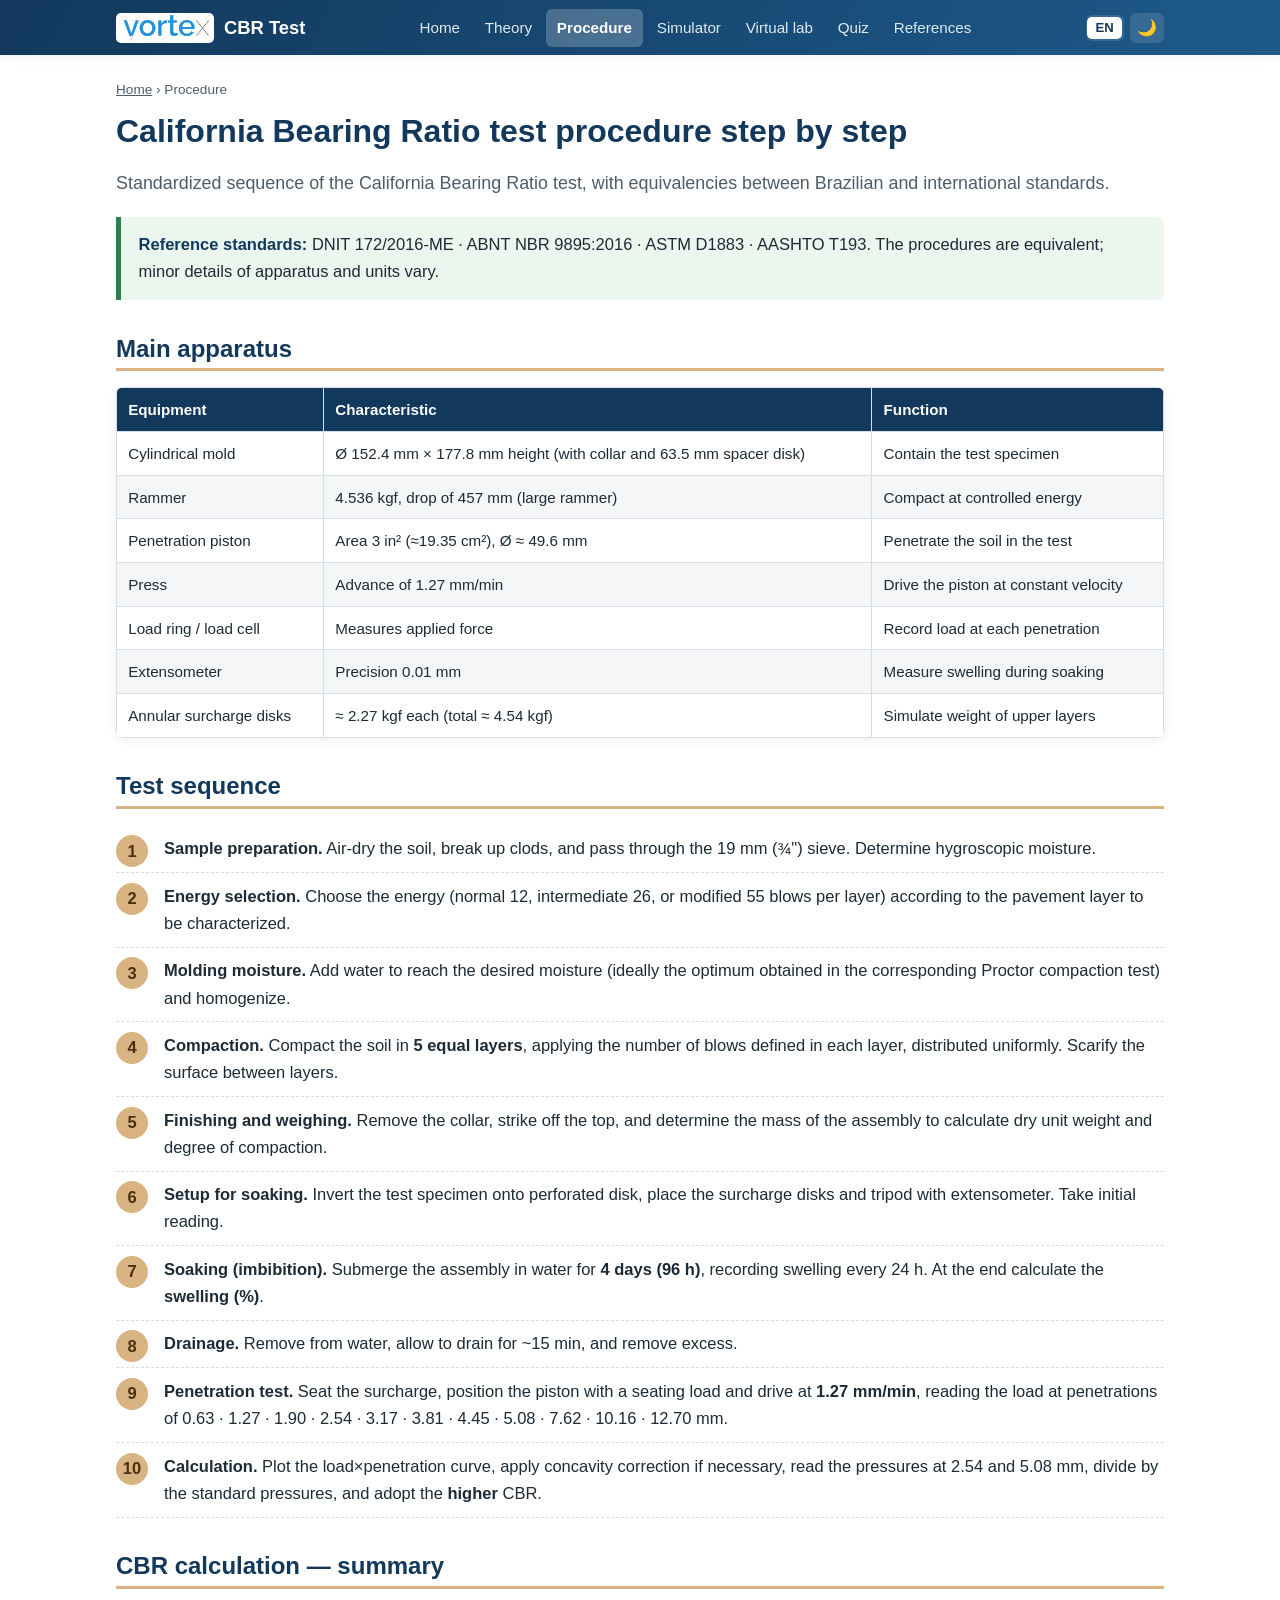
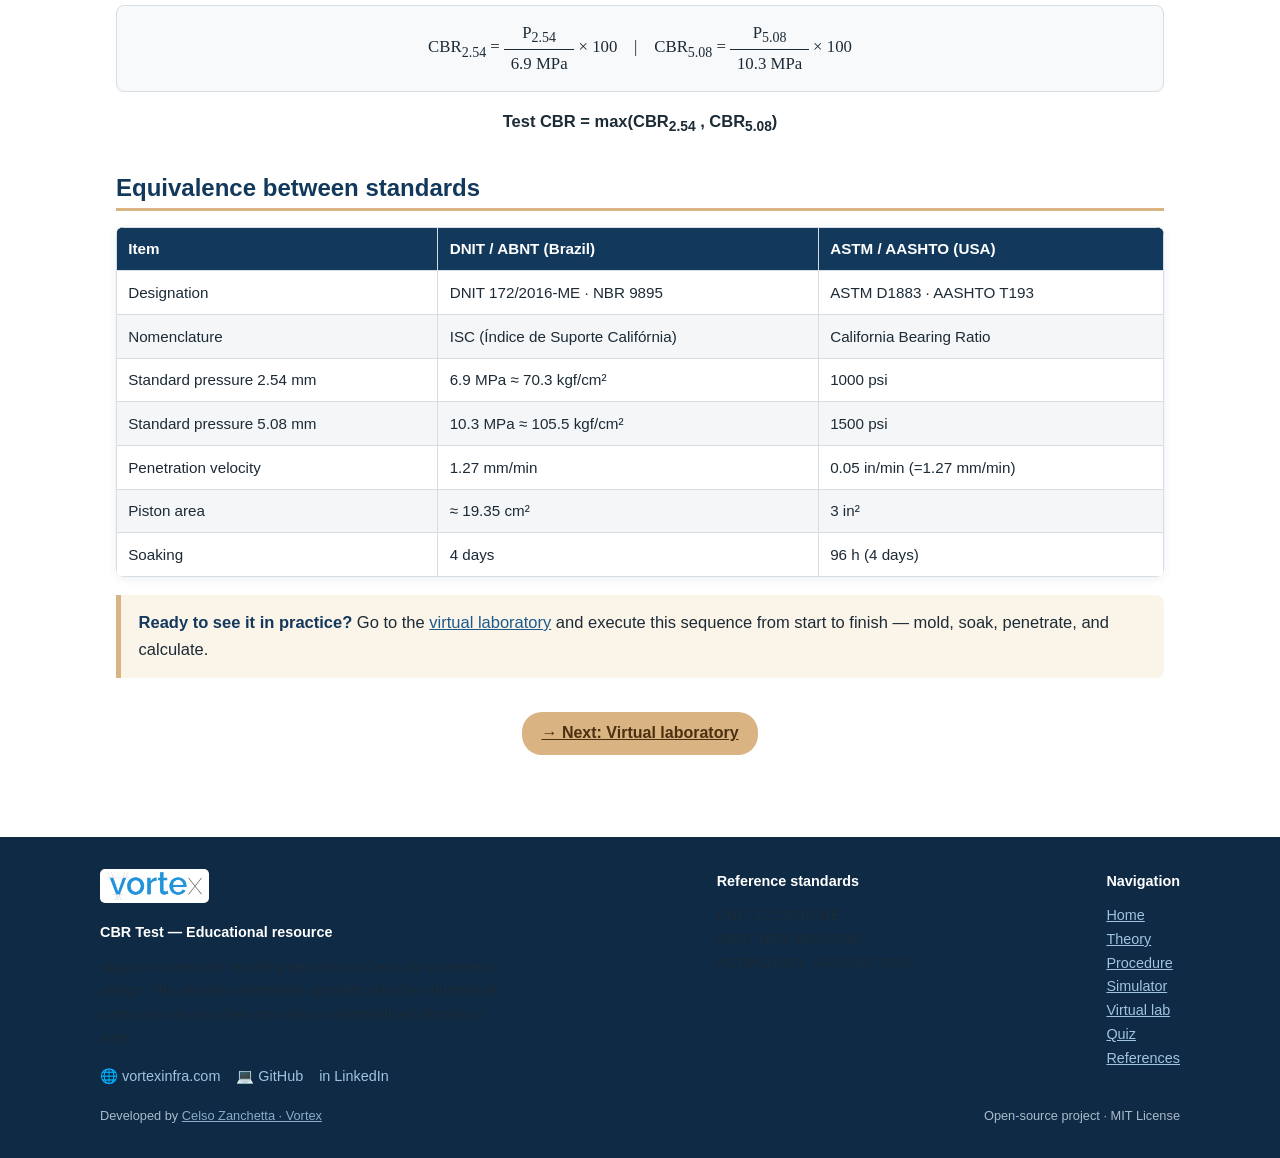
==== procedimento.html @ 31099794 "Site didático do ensaio CBR/ISC — trilíngue (PT/EN/ES), laboratório virtual, simulador, modo escuro," ====
<!DOCTYPE html>
<html lang="pt-BR">
<head>
<meta charset="UTF-8">
<meta name="viewport" content="width=device-width, initial-scale=1.0">
<title>Procedimento — Ensaio CBR / ISC</title>
<meta name="description" content="Procedimento passo a passo do ensaio CBR/ISC conforme DNIT 172/2016-ME, ABNT NBR 9895 e ASTM D1883: aparelhagem, compactação, imersão, penetração e cálculo.">
<link rel="stylesheet" href="assets/css/style.css">
</head>
<body>
<div id="site-header"></div>
<main>
<div data-lang="pt">
  <div class="migalha"><a href="index.html">Início</a> › Procedimento</div>
  <h1>Procedimento do ensaio passo a passo</h1>
  <p class="lead">Sequência normatizada do ensaio de Índice de Suporte Califórnia, com
  equivalências entre as normas brasileiras e internacionais.</p>

  <div class="callout norma">
    <b>Normas de referência:</b> DNIT 172/2016-ME · ABNT NBR 9895:2016 · ASTM D1883 · AASHTO T193.
    Os procedimentos são equivalentes; variam pequenos detalhes de aparelhagem e unidades.
  </div>

  <h2>Aparelhagem principal</h2>
  <table class="tab">
    <thead><tr><th>Equipamento</th><th>Característica</th><th>Função</th></tr></thead>
    <tbody>
      <tr><td>Molde cilíndrico</td><td>Ø 152,4 mm × 177,8 mm de altura (com colar e disco espaçador de 63,5 mm)</td><td>Conter o corpo de prova</td></tr>
      <tr><td>Soquete</td><td>4,536 kgf, queda de 457 mm (soquete grande)</td><td>Compactar em energia controlada</td></tr>
      <tr><td>Pistão de penetração</td><td>Área 3 pol² (≈19,35 cm²), Ø ≈ 49,6 mm</td><td>Penetrar o solo no ensaio</td></tr>
      <tr><td>Prensa</td><td>Avanço de 1,27 mm/min</td><td>Cravar o pistão a velocidade constante</td></tr>
      <tr><td>Anel dinamométrico / célula de carga</td><td>Mede a força aplicada</td><td>Registrar a carga a cada penetração</td></tr>
      <tr><td>Extensômetro</td><td>Precisão 0,01 mm</td><td>Medir a expansão durante a imersão</td></tr>
      <tr><td>Discos anelares de sobrecarga</td><td>≈ 2,27 kgf cada (total ≈ 4,54 kgf)</td><td>Simular o peso das camadas superiores</td></tr>
    </tbody>
  </table>

  <h2>Sequência do ensaio</h2>
  <ol class="passos">
    <li><b>Preparação da amostra.</b> Seca-se o solo ao ar, destorroa-se e passa-se na peneira
    de 19 mm (¾"). Determina-se a umidade higroscópica.</li>
    <li><b>Definição da energia.</b> Escolhe-se a energia (normal 12, intermediária 26 ou
    modificada 55 golpes por camada) conforme a camada do pavimento a caracterizar.</li>
    <li><b>Umidade de moldagem.</b> Adiciona-se água para atingir a umidade desejada
    (idealmente a ótima obtida no ensaio de compactação Proctor correspondente) e homogeneíza-se.</li>
    <li><b>Compactação.</b> Compacta-se o solo em <b>5 camadas</b> iguais, aplicando o número de
    golpes definido em cada camada, distribuídos uniformemente. Escarifica-se a superfície entre
    camadas.</li>
    <li><b>Acabamento e pesagem.</b> Remove-se o colar, rasa-se o topo e determina-se a massa do
    conjunto para calcular a massa específica seca e o grau de compactação.</li>
    <li><b>Montagem para imersão.</b> Inverte-se o corpo de prova sobre disco perfurado, colocam-se
    os discos de sobrecarga e o tripé com extensômetro. Faz-se a leitura inicial.</li>
    <li><b>Imersão (embebição).</b> Submerge-se o conjunto em água por <b>4 dias (96 h)</b>,
    registrando a expansão a cada 24 h. Ao final calcula-se a <b>expansão (%)</b>.</li>
    <li><b>Drenagem.</b> Retira-se da água, deixa-se drenar por ~15 min e remove-se o excesso.</li>
    <li><b>Ensaio de penetração.</b> Assenta-se a sobrecarga, posiciona-se o pistão com uma
    pré-carga de contato e crava-se a <b>1,27 mm/min</b>, lendo a carga nas penetrações de
    0,63 · 1,27 · 1,90 · 2,54 · 3,17 · 3,81 · 4,45 · 5,08 · 7,62 · 10,16 · 12,70 mm.</li>
    <li><b>Cálculo.</b> Traça-se a curva carga×penetração, aplica-se a correção da concavidade se
    necessário, leem-se as pressões a 2,54 e 5,08 mm, divide-se pelas pressões-padrão e adota-se o
    <b>maior</b> CBR.</li>
  </ol>

  <h2>Cálculo do CBR — resumo</h2>
  <div class="formula">
    CBR<sub>2,54</sub> =
    <span class="frac"><span class="num">P<sub>2,54</sub></span><span class="den">6,9 MPa</span></span> × 100
    &nbsp;&nbsp;&nbsp;|&nbsp;&nbsp;&nbsp;
    CBR<sub>5,08</sub> =
    <span class="frac"><span class="num">P<sub>5,08</sub></span><span class="den">10,3 MPa</span></span> × 100
  </div>
  <p class="centro"><b>CBR do ensaio = máx(CBR<sub>2,54</sub> , CBR<sub>5,08</sub>)</b></p>

  <h2>Equivalência entre normas</h2>
  <table class="tab">
    <thead><tr><th>Item</th><th>DNIT / ABNT (Brasil)</th><th>ASTM / AASHTO (EUA)</th></tr></thead>
    <tbody>
      <tr><td>Designação</td><td>DNIT 172/2016-ME · NBR 9895</td><td>ASTM D1883 · AASHTO T193</td></tr>
      <tr><td>Nomenclatura</td><td>ISC (Índice de Suporte Califórnia)</td><td>CBR (California Bearing Ratio)</td></tr>
      <tr><td>Pressão-padrão 2,54 mm</td><td>6,9 MPa ≈ 70,3 kgf/cm²</td><td>1000 psi</td></tr>
      <tr><td>Pressão-padrão 5,08 mm</td><td>10,3 MPa ≈ 105,5 kgf/cm²</td><td>1500 psi</td></tr>
      <tr><td>Velocidade de penetração</td><td>1,27 mm/min</td><td>0,05 pol/min (=1,27 mm/min)</td></tr>
      <tr><td>Área do pistão</td><td>≈ 19,35 cm²</td><td>3 pol²</td></tr>
      <tr><td>Imersão</td><td>4 dias</td><td>96 h (4 dias)</td></tr>
    </tbody>
  </table>

  <div class="callout dica">
    <b>Pronto para ver na prática?</b> Vá ao <a href="bancada.html">laboratório virtual</a> e
    execute essa sequência do começo ao fim — moldar, imergir, penetrar e calcular.
  </div>

  <div class="centro" style="margin-top:2rem">
    <a class="tag" href="bancada.html" style="font-size:1rem;padding:.5rem 1.2rem">→ Próximo: Laboratório virtual</a>
  </div>

</div>
<div data-lang="en"><div class="migalha"><a href="index.html">Home</a> › Procedure</div>
  <h1>California Bearing Ratio test procedure step by step</h1>
  <p class="lead">Standardized sequence of the California Bearing Ratio test, with
  equivalencies between Brazilian and international standards.</p>

  <div class="callout norma">
    <b>Reference standards:</b> DNIT 172/2016-ME · ABNT NBR 9895:2016 · ASTM D1883 · AASHTO T193.
    The procedures are equivalent; minor details of apparatus and units vary.
  </div>

  <h2>Main apparatus</h2>
  <table class="tab">
    <thead><tr><th>Equipment</th><th>Characteristic</th><th>Function</th></tr></thead>
    <tbody>
      <tr><td>Cylindrical mold</td><td>Ø 152.4 mm × 177.8 mm height (with collar and 63.5 mm spacer disk)</td><td>Contain the test specimen</td></tr>
      <tr><td>Rammer</td><td>4.536 kgf, drop of 457 mm (large rammer)</td><td>Compact at controlled energy</td></tr>
      <tr><td>Penetration piston</td><td>Area 3 in² (≈19.35 cm²), Ø ≈ 49.6 mm</td><td>Penetrate the soil in the test</td></tr>
      <tr><td>Press</td><td>Advance of 1.27 mm/min</td><td>Drive the piston at constant velocity</td></tr>
      <tr><td>Load ring / load cell</td><td>Measures applied force</td><td>Record load at each penetration</td></tr>
      <tr><td>Extensometer</td><td>Precision 0.01 mm</td><td>Measure swelling during soaking</td></tr>
      <tr><td>Annular surcharge disks</td><td>≈ 2.27 kgf each (total ≈ 4.54 kgf)</td><td>Simulate weight of upper layers</td></tr>
    </tbody>
  </table>

  <h2>Test sequence</h2>
  <ol class="passos">
    <li><b>Sample preparation.</b> Air-dry the soil, break up clods, and pass through the
    19 mm (¾") sieve. Determine hygroscopic moisture.</li>
    <li><b>Energy selection.</b> Choose the energy (normal 12, intermediate 26, or
    modified 55 blows per layer) according to the pavement layer to be characterized.</li>
    <li><b>Molding moisture.</b> Add water to reach the desired moisture
    (ideally the optimum obtained in the corresponding Proctor compaction test) and homogenize.</li>
    <li><b>Compaction.</b> Compact the soil in <b>5 equal layers</b>, applying the number of
    blows defined in each layer, distributed uniformly. Scarify the surface between
    layers.</li>
    <li><b>Finishing and weighing.</b> Remove the collar, strike off the top, and determine the mass of the
    assembly to calculate dry unit weight and degree of compaction.</li>
    <li><b>Setup for soaking.</b> Invert the test specimen onto perforated disk, place
    the surcharge disks and tripod with extensometer. Take initial reading.</li>
    <li><b>Soaking (imbibition).</b> Submerge the assembly in water for <b>4 days (96 h)</b>,
    recording swelling every 24 h. At the end calculate the <b>swelling (%)</b>.</li>
    <li><b>Drainage.</b> Remove from water, allow to drain for ~15 min, and remove excess.</li>
    <li><b>Penetration test.</b> Seat the surcharge, position the piston with a
    seating load and drive at <b>1.27 mm/min</b>, reading the load at penetrations of
    0.63 · 1.27 · 1.90 · 2.54 · 3.17 · 3.81 · 4.45 · 5.08 · 7.62 · 10.16 · 12.70 mm.</li>
    <li><b>Calculation.</b> Plot the load×penetration curve, apply concavity correction if
    necessary, read the pressures at 2.54 and 5.08 mm, divide by the standard pressures, and adopt the
    <b>higher</b> CBR.</li>
  </ol>

  <h2>CBR calculation — summary</h2>
  <div class="formula">
    CBR<sub>2.54</sub> =
    <span class="frac"><span class="num">P<sub>2.54</sub></span><span class="den">6.9 MPa</span></span> × 100
    &nbsp;&nbsp;&nbsp;|&nbsp;&nbsp;&nbsp;
    CBR<sub>5.08</sub> =
    <span class="frac"><span class="num">P<sub>5.08</sub></span><span class="den">10.3 MPa</span></span> × 100
  </div>
  <p class="centro"><b>Test CBR = max(CBR<sub>2.54</sub> , CBR<sub>5.08</sub>)</b></p>

  <h2>Equivalence between standards</h2>
  <table class="tab">
    <thead><tr><th>Item</th><th>DNIT / ABNT (Brazil)</th><th>ASTM / AASHTO (USA)</th></tr></thead>
    <tbody>
      <tr><td>Designation</td><td>DNIT 172/2016-ME · NBR 9895</td><td>ASTM D1883 · AASHTO T193</td></tr>
      <tr><td>Nomenclature</td><td>ISC (Índice de Suporte Califórnia)</td><td>California Bearing Ratio</td></tr>
      <tr><td>Standard pressure 2.54 mm</td><td>6.9 MPa ≈ 70.3 kgf/cm²</td><td>1000 psi</td></tr>
      <tr><td>Standard pressure 5.08 mm</td><td>10.3 MPa ≈ 105.5 kgf/cm²</td><td>1500 psi</td></tr>
      <tr><td>Penetration velocity</td><td>1.27 mm/min</td><td>0.05 in/min (=1.27 mm/min)</td></tr>
      <tr><td>Piston area</td><td>≈ 19.35 cm²</td><td>3 in²</td></tr>
      <tr><td>Soaking</td><td>4 days</td><td>96 h (4 days)</td></tr>
    </tbody>
  </table>

  <div class="callout dica">
    <b>Ready to see it in practice?</b> Go to the <a href="bancada.html">virtual laboratory</a> and
    execute this sequence from start to finish — mold, soak, penetrate, and calculate.
  </div>

  <div class="centro" style="margin-top:2rem">
    <a class="tag" href="bancada.html" style="font-size:1rem;padding:.5rem 1.2rem">→ Next: Virtual laboratory</a>
  </div></div>
<div data-lang="es"><div class="migalha"><a href="index.html">Inicio</a> › Procedimiento</div>
  <h1>Procedimiento del ensayo paso a paso</h1>
  <p class="lead">Secuencia normalizada del ensayo de Índice de Soporte California, con
  equivalencias entre las normas brasileñas e internacionales.</p>

  <div class="callout norma">
    <b>Normas de referencia:</b> DNIT 172/2016-ME · ABNT NBR 9895:2016 · ASTM D1883 · AASHTO T193.
    Los procedimientos son equivalentes; varían pequeños detalles de equipamiento y unidades.
  </div>

  <h2>Equipamiento principal</h2>
  <table class="tab">
    <thead><tr><th>Equipo</th><th>Característica</th><th>Función</th></tr></thead>
    <tbody>
      <tr><td>Molde cilíndrico</td><td>Ø 152,4 mm × 177,8 mm de altura (con collar y disco espaciador de 63,5 mm)</td><td>Contener la probeta</td></tr>
      <tr><td>Martillo</td><td>4,536 kgf, caída de 457 mm (martillo grande)</td><td>Compactar con energía controlada</td></tr>
      <tr><td>Pistón de penetración</td><td>Área 3 pol² (≈19,35 cm²), Ø ≈ 49,6 mm</td><td>Penetrar el suelo en el ensayo</td></tr>
      <tr><td>Prensa</td><td>Avance de 1,27 mm/min</td><td>Clavar el pistón a velocidad constante</td></tr>
      <tr><td>Anillo dinamométrico / celda de carga</td><td>Mide la fuerza aplicada</td><td>Registrar la carga en cada penetración</td></tr>
      <tr><td>Extensómetro</td><td>Precisión 0,01 mm</td><td>Medir la expansión durante la inmersión</td></tr>
      <tr><td>Discos anulares de sobrecarga</td><td>≈ 2,27 kgf cada uno (total ≈ 4,54 kgf)</td><td>Simular el peso de las capas superiores</td></tr>
    </tbody>
  </table>

  <h2>Secuencia del ensayo</h2>
  <ol class="passos">
    <li><b>Preparación de la muestra.</b> Se seca el suelo al aire, se desmorona y se pasa por el tamiz
    de 19 mm (¾"). Se determina la humedad higroscópica.</li>
    <li><b>Definición de la energía.</b> Se elige la energía (normal 12, intermedia 26 o
    modificada 55 golpes por capa) según la capa del pavimento a caracterizar.</li>
    <li><b>Humedad de moldeo.</b> Se añade agua para alcanzar la humedad deseada
    (idealmente la óptima obtenida en el ensayo de compactación Proctor correspondiente) y se homogeneiza.</li>
    <li><b>Compactación.</b> Se compacta el suelo en <b>5 capas</b> iguales, aplicando el número de
    golpes definido en cada capa, distribuidos uniformemente. Se escarifica la superficie entre
    capas.</li>
    <li><b>Acabado y pesaje.</b> Se retira el collar, se rasantea la parte superior y se determina la masa del
    conjunto para calcular la masa específica seca y el grado de compactación.</li>
    <li><b>Montaje para inmersión.</b> Se invierte la probeta sobre disco perforado, se colocan
    los discos de sobrecarga y el trípode con extensómetro. Se realiza la lectura inicial.</li>
    <li><b>Inmersión (embebición).</b> Se sumerge el conjunto en agua por <b>4 días (96 h)</b>,
    registrando la expansión cada 24 h. Al final se calcula la <b>expansión (%)</b>.</li>
    <li><b>Drenaje.</b> Se retira del agua, se deja drenar por ~15 min y se retira el exceso.</li>
    <li><b>Ensayo de penetración.</b> Se asienta la sobrecarga, se posiciona el pistón con una
    precarga de contacto y se clava a <b>1,27 mm/min</b>, leyendo la carga en las penetraciones de
    0,63 · 1,27 · 1,90 · 2,54 · 3,17 · 3,81 · 4,45 · 5,08 · 7,62 · 10,16 · 12,70 mm.</li>
    <li><b>Cálculo.</b> Se traza la curva carga×penetración, se aplica la corrección de concavidad si
    es necesario, se leen las presiones a 2,54 y 5,08 mm, se dividen por las presiones-patrón y se adopta el
    <b>mayor</b> CBR.</li>
  </ol>

  <h2>Cálculo del CBR — resumen</h2>
  <div class="formula">
    CBR<sub>2,54</sub> =
    <span class="frac"><span class="num">P<sub>2,54</sub></span><span class="den">6,9 MPa</span></span> × 100
    &nbsp;&nbsp;&nbsp;|&nbsp;&nbsp;&nbsp;
    CBR<sub>5,08</sub> =
    <span class="frac"><span class="num">P<sub>5,08</sub></span><span class="den">10,3 MPa</span></span> × 100
  </div>
  <p class="centro"><b>CBR del ensayo = máx(CBR<sub>2,54</sub> , CBR<sub>5,08</sub>)</b></p>

  <h2>Equivalencia entre normas</h2>
  <table class="tab">
    <thead><tr><th>Ítem</th><th>DNIT / ABNT (Brasil)</th><th>ASTM / AASHTO (EUA)</th></tr></thead>
    <tbody>
      <tr><td>Designación</td><td>DNIT 172/2016-ME · NBR 9895</td><td>ASTM D1883 · AASHTO T193</td></tr>
      <tr><td>Nomenclatura</td><td>ISC (Índice de Soporte California)</td><td>California Bearing Ratio</td></tr>
      <tr><td>Presión-patrón 2,54 mm</td><td>6,9 MPa ≈ 70,3 kgf/cm²</td><td>1000 psi</td></tr>
      <tr><td>Presión-patrón 5,08 mm</td><td>10,3 MPa ≈ 105,5 kgf/cm²</td><td>1500 psi</td></tr>
      <tr><td>Velocidad de penetración</td><td>1,27 mm/min</td><td>0,05 pol/min (=1,27 mm/min)</td></tr>
      <tr><td>Área del pistón</td><td>≈ 19,35 cm²</td><td>3 pol²</td></tr>
      <tr><td>Inmersión</td><td>4 días</td><td>96 h (4 días)</td></tr>
    </tbody>
  </table>

  <div class="callout dica">
    <b>¿Listo para verlo en la práctica?</b> Ve al <a href="bancada.html">laboratorio virtual</a> y
    ejecuta esta secuencia de principio a fin — moldear, sumergir, penetrar y calcular.
  </div>

  <div class="centro" style="margin-top:2rem">
    <a class="tag" href="bancada.html" style="font-size:1rem;padding:.5rem 1.2rem">→ Siguiente: Laboratorio virtual</a>
  </div></div>
</main>
<div id="site-footer"></div>
<script src="assets/js/site.js"></script>
</body>
</html>
---- assets/css/style.css ----
/* ===== Ensaio CBR / ISC — folha de estilo didática ===== */
:root{
  --azul:#12385c; --azul-claro:#1d5a8a; --areia:#d9b382; --terra:#8a5a2b;
  --verde:#2f7d4f; --vermelho:#c0392b; --cinza:#f4f6f8; --cinza-borda:#d6dde4;
  --texto:#1c2b36; --texto-suave:#4d5d6a; --branco:#fff;
  --sombra:0 2px 10px rgba(18,56,92,.08); --raio:10px;
  --largura:1080px;
}
/* ---- Tema escuro ---- */
[data-theme="dark"]{
  --azul:#4a9fd4; --azul-claro:#6fb8e6; --areia:#d9b382; --terra:#b07a45;
  --verde:#4caf7d; --vermelho:#e57366; --cinza:#1c2733; --cinza-borda:#33475a;
  --texto:#e6edf3; --texto-suave:#9fb2c2; --branco:#0f1a24;
  --sombra:0 2px 10px rgba(0,0,0,.45);
}
[data-theme="dark"] body{background:#0b141c}
[data-theme="dark"] .hero{background:linear-gradient(120deg,#132532,#20303a);border-color:var(--cinza-borda)}
[data-theme="dark"] code{background:#1c2733}
[data-theme="dark"] table.tab tr:nth-child(even) td{background:#16212c}
[data-theme="dark"] .callout{background:#14212c}
[data-theme="dark"] .callout.aviso{background:#2e1a17}
[data-theme="dark"] .callout.norma{background:#14261b}
[data-theme="dark"] .callout.dica{background:#2a2417}
[data-theme="dark"] .card,[data-theme="dark"] .painel,[data-theme="dark"] .kpi,
[data-theme="dark"] .chart-box,[data-theme="dark"] .pergunta,[data-theme="dark"] .painel select,
[data-theme="dark"] .painel input[type=number],[data-theme="dark"] #passo-box,
[data-theme="dark"] #passo-box select{background:#111c26}
[data-theme="dark"] .chart-box{background:#0f1a24}
[data-theme="dark"] .formula{background:#14212c}
[data-theme="dark"] img.fig{background:#111c26}
[data-theme="dark"] .cena-wrap{background:linear-gradient(180deg,#132532,#0f1a24)}

*{box-sizing:border-box}
html{scroll-behavior:smooth}
body{margin:0;font-family:"Segoe UI",Roboto,Helvetica,Arial,sans-serif;
  color:var(--texto);background:var(--branco);line-height:1.65;font-size:16.5px}
h1,h2,h3,h4{color:var(--azul);line-height:1.25;margin:1.4em 0 .5em}
h1{font-size:2rem;margin-top:.3em}
h2{font-size:1.5rem;border-bottom:3px solid var(--areia);padding-bottom:.2em}
h3{font-size:1.2rem;color:var(--azul-claro)}
a{color:var(--azul-claro)}
p,li{color:var(--texto)}
code{background:#eef2f6;padding:.1em .35em;border-radius:4px;font-size:.92em}

/* ---- Cabeçalho / navegação ---- */
header.topo{background:linear-gradient(120deg,var(--azul),var(--azul-claro));
  color:#fff;box-shadow:var(--sombra);position:sticky;top:0;z-index:50}
.topo-inner{max-width:var(--largura);margin:0 auto;display:flex;align-items:center;
  justify-content:space-between;padding:.55rem 1rem;flex-wrap:wrap}
.marca{display:flex;align-items:center;gap:.6rem;font-weight:700;font-size:1.15rem;
  color:#fff;text-decoration:none}
.marca .logo{width:34px;height:34px;flex:0 0 34px}
.marca img.logo-img{height:30px;width:auto;flex:0 0 auto;background:#fff;border-radius:5px;padding:2px 5px}
.topo-acoes{display:flex;align-items:center;gap:.4rem}
.lang-switch{display:flex;gap:.1rem;background:rgba(255,255,255,.12);border-radius:6px;padding:.12rem}
.lang-switch button{background:none;border:none;color:#dfeaf3;padding:.22rem .5rem;border-radius:5px;
  cursor:pointer;font-size:.82rem;font-weight:600}
.lang-switch button.ativo{background:#fff;color:var(--azul)}
.theme-toggle{background:rgba(255,255,255,.12);border:none;color:#fff;width:34px;height:30px;
  border-radius:6px;cursor:pointer;font-size:1rem}
.theme-toggle:hover,.lang-switch button:hover{background:rgba(255,255,255,.25)}
.rodape .logo-rodape{height:34px;background:#fff;border-radius:5px;padding:3px 7px;margin-bottom:.6rem}
.rodape-links a{display:inline-flex;align-items:center;gap:.35rem;margin-right:1rem;text-decoration:none}
.rodape-links a:hover{text-decoration:underline}
nav.menu{display:flex;gap:.15rem;flex-wrap:wrap}
nav.menu a{color:#dfeaf3;text-decoration:none;padding:.4rem .7rem;border-radius:6px;
  font-size:.95rem;transition:background .15s}
nav.menu a:hover{background:rgba(255,255,255,.14);color:#fff}
nav.menu a.ativo{background:rgba(255,255,255,.22);color:#fff;font-weight:600}
.btn-menu{display:none;background:none;border:1px solid rgba(255,255,255,.5);color:#fff;
  font-size:1.3rem;border-radius:6px;padding:.1rem .5rem;cursor:pointer}

/* ---- Conteúdo ---- */
main{max-width:var(--largura);margin:0 auto;padding:1.5rem 1rem 3rem}
.hero{background:linear-gradient(120deg,#eaf1f7,#f7f2ea);border-radius:var(--raio);
  padding:2rem 1.6rem;margin-bottom:1.5rem;border:1px solid var(--cinza-borda)}
.hero h1{margin-top:0}
.lead{font-size:1.12rem;color:var(--texto-suave)}
.grid{display:grid;gap:1rem;grid-template-columns:repeat(auto-fit,minmax(240px,1fr))}
.card{background:var(--branco);border:1px solid var(--cinza-borda);border-radius:var(--raio);
  padding:1.1rem 1.2rem;box-shadow:var(--sombra)}
.card h3{margin-top:.2em}
.card .ico{font-size:1.6rem}
.card-link{text-decoration:none;color:inherit;display:block;transition:transform .12s,box-shadow .12s}
.card-link:hover{transform:translateY(-3px);box-shadow:0 8px 20px rgba(18,56,92,.15)}
.callout{border-left:5px solid var(--azul-claro);background:#eef4f9;padding:.9rem 1.1rem;
  border-radius:0 8px 8px 0;margin:1.1rem 0}
.callout.aviso{border-color:var(--vermelho);background:#fdecea}
.callout.norma{border-color:var(--verde);background:#eaf6ee}
.callout.dica{border-color:var(--areia);background:#fbf4e9}
.callout b{color:var(--azul)}

/* ---- Tabelas ---- */
table.tab{border-collapse:collapse;width:100%;margin:1rem 0;font-size:.95rem;
  box-shadow:var(--sombra);border-radius:8px;overflow:hidden}
table.tab th,table.tab td{border:1px solid var(--cinza-borda);padding:.55rem .7rem;text-align:left}
table.tab th{background:var(--azul);color:#fff;font-weight:600}
table.tab tr:nth-child(even) td{background:var(--cinza)}
table.tab caption{caption-side:bottom;font-size:.85rem;color:var(--texto-suave);padding:.4rem}

/* ---- Passo a passo ---- */
ol.passos{counter-reset:passo;list-style:none;padding-left:0}
ol.passos>li{counter-increment:passo;position:relative;padding:.6rem 0 .6rem 3rem;
  border-bottom:1px dashed var(--cinza-borda)}
ol.passos>li::before{content:counter(passo);position:absolute;left:0;top:.6rem;
  width:2rem;height:2rem;background:var(--areia);color:#4a2f10;border-radius:50%;
  display:flex;align-items:center;justify-content:center;font-weight:700}

/* ---- Simulador ---- */
.sim-layout{display:grid;gap:1.2rem;grid-template-columns:320px 1fr}
.painel{background:var(--cinza);border:1px solid var(--cinza-borda);border-radius:var(--raio);padding:1.1rem}
.painel label{display:block;font-weight:600;margin:.7rem 0 .2rem;font-size:.92rem;color:var(--azul)}
.painel select,.painel input[type=number]{width:100%;padding:.45rem;border:1px solid var(--cinza-borda);
  border-radius:6px;font-size:1rem;background:#fff}
.painel input[type=range]{width:100%}
.range-val{font-weight:700;color:var(--azul-claro)}
button.acao{background:var(--azul);color:#fff;border:none;padding:.65rem 1rem;border-radius:8px;
  font-size:1rem;cursor:pointer;width:100%;margin-top:1rem;font-weight:600;transition:background .15s}
button.acao:hover{background:var(--azul-claro)}
button.sec{background:#fff;color:var(--azul);border:1px solid var(--azul)}
.resultado{display:grid;gap:.8rem;grid-template-columns:repeat(auto-fit,minmax(150px,1fr));margin-top:1rem}
.kpi{background:#fff;border:1px solid var(--cinza-borda);border-radius:8px;padding:.8rem;text-align:center}
.kpi .n{font-size:1.8rem;font-weight:800;color:var(--azul)}
.kpi .l{font-size:.8rem;color:var(--texto-suave);text-transform:uppercase;letter-spacing:.03em}
.kpi.destaque{background:var(--azul);color:#fff}.kpi.destaque .n,.kpi.destaque .l{color:#fff}
.tabs{display:flex;gap:.3rem;border-bottom:2px solid var(--cinza-borda);margin-bottom:1rem;flex-wrap:wrap}
.tabs button{background:none;border:none;padding:.6rem 1rem;cursor:pointer;font-size:.98rem;
  border-bottom:3px solid transparent;margin-bottom:-2px;color:var(--texto-suave)}
.tabs button.ativo{color:var(--azul);border-color:var(--azul);font-weight:700}
.aba{display:none}.aba.ativo{display:block}
.chart-box{background:#fff;border:1px solid var(--cinza-borda);border-radius:var(--raio);padding:1rem;position:relative;height:420px}
.tabela-dados{max-height:420px;overflow:auto}
.formula{background:#f7f9fb;border:1px solid var(--cinza-borda);border-radius:8px;padding:.8rem 1rem;
  font-family:"Cambria Math",Georgia,serif;font-size:1.05rem;text-align:center;margin:1rem 0;overflow-x:auto}
.frac{display:inline-block;vertical-align:middle;text-align:center}
.frac .num{display:block;border-bottom:1.5px solid var(--texto);padding:0 .4em}
.frac .den{display:block;padding:0 .4em}

/* ---- Quiz ---- */
.pergunta{background:#fff;border:1px solid var(--cinza-borda);border-radius:var(--raio);
  padding:1.1rem 1.2rem;margin:1rem 0;box-shadow:var(--sombra)}
.pergunta .opcoes{display:grid;gap:.5rem;margin-top:.7rem}
.pergunta .opcoes button{text-align:left;background:var(--cinza);border:1px solid var(--cinza-borda);
  padding:.6rem .8rem;border-radius:8px;cursor:pointer;font-size:.98rem;transition:background .12s}
.pergunta .opcoes button:hover{background:#e7eef4}
.pergunta .opcoes button.certo{background:#d7f0df;border-color:var(--verde);font-weight:600}
.pergunta .opcoes button.errado{background:#fbdcd7;border-color:var(--vermelho)}
.feedback{margin-top:.7rem;font-size:.93rem;padding:.6rem .8rem;border-radius:8px;display:none}
.feedback.mostra{display:block}
.placar{position:sticky;bottom:1rem;background:var(--azul);color:#fff;padding:.8rem 1.2rem;
  border-radius:10px;text-align:center;font-weight:600;box-shadow:var(--sombra);margin-top:1.5rem}

/* ---- Rodapé ---- */
footer.rodape{background:#0e2a44;color:#c6d5e2;padding:2rem 1rem;margin-top:2rem;font-size:.9rem}
.rodape-inner{max-width:var(--largura);margin:0 auto;display:flex;justify-content:space-between;
  gap:1.5rem;flex-wrap:wrap}
.rodape a{color:#9fc3e0}
.rodape h4{color:#fff;margin:.2em 0 .5em}

.migalha{font-size:.85rem;color:var(--texto-suave);margin-bottom:.5rem}
.migalha a{color:var(--texto-suave)}
.centro{text-align:center}
.small{font-size:.85rem;color:var(--texto-suave)}
img.fig{max-width:100%;border:1px solid var(--cinza-borda);border-radius:8px;background:#fff}
.tag{display:inline-block;background:var(--areia);color:#4a2f10;border-radius:20px;
  padding:.1rem .7rem;font-size:.78rem;font-weight:600;margin:.15rem}

@media (max-width:820px){
  .sim-layout{grid-template-columns:1fr}
  nav.menu{display:none;width:100%;flex-direction:column;padding-top:.5rem}
  nav.menu.aberto{display:flex}
  .btn-menu{display:inline-block}
}
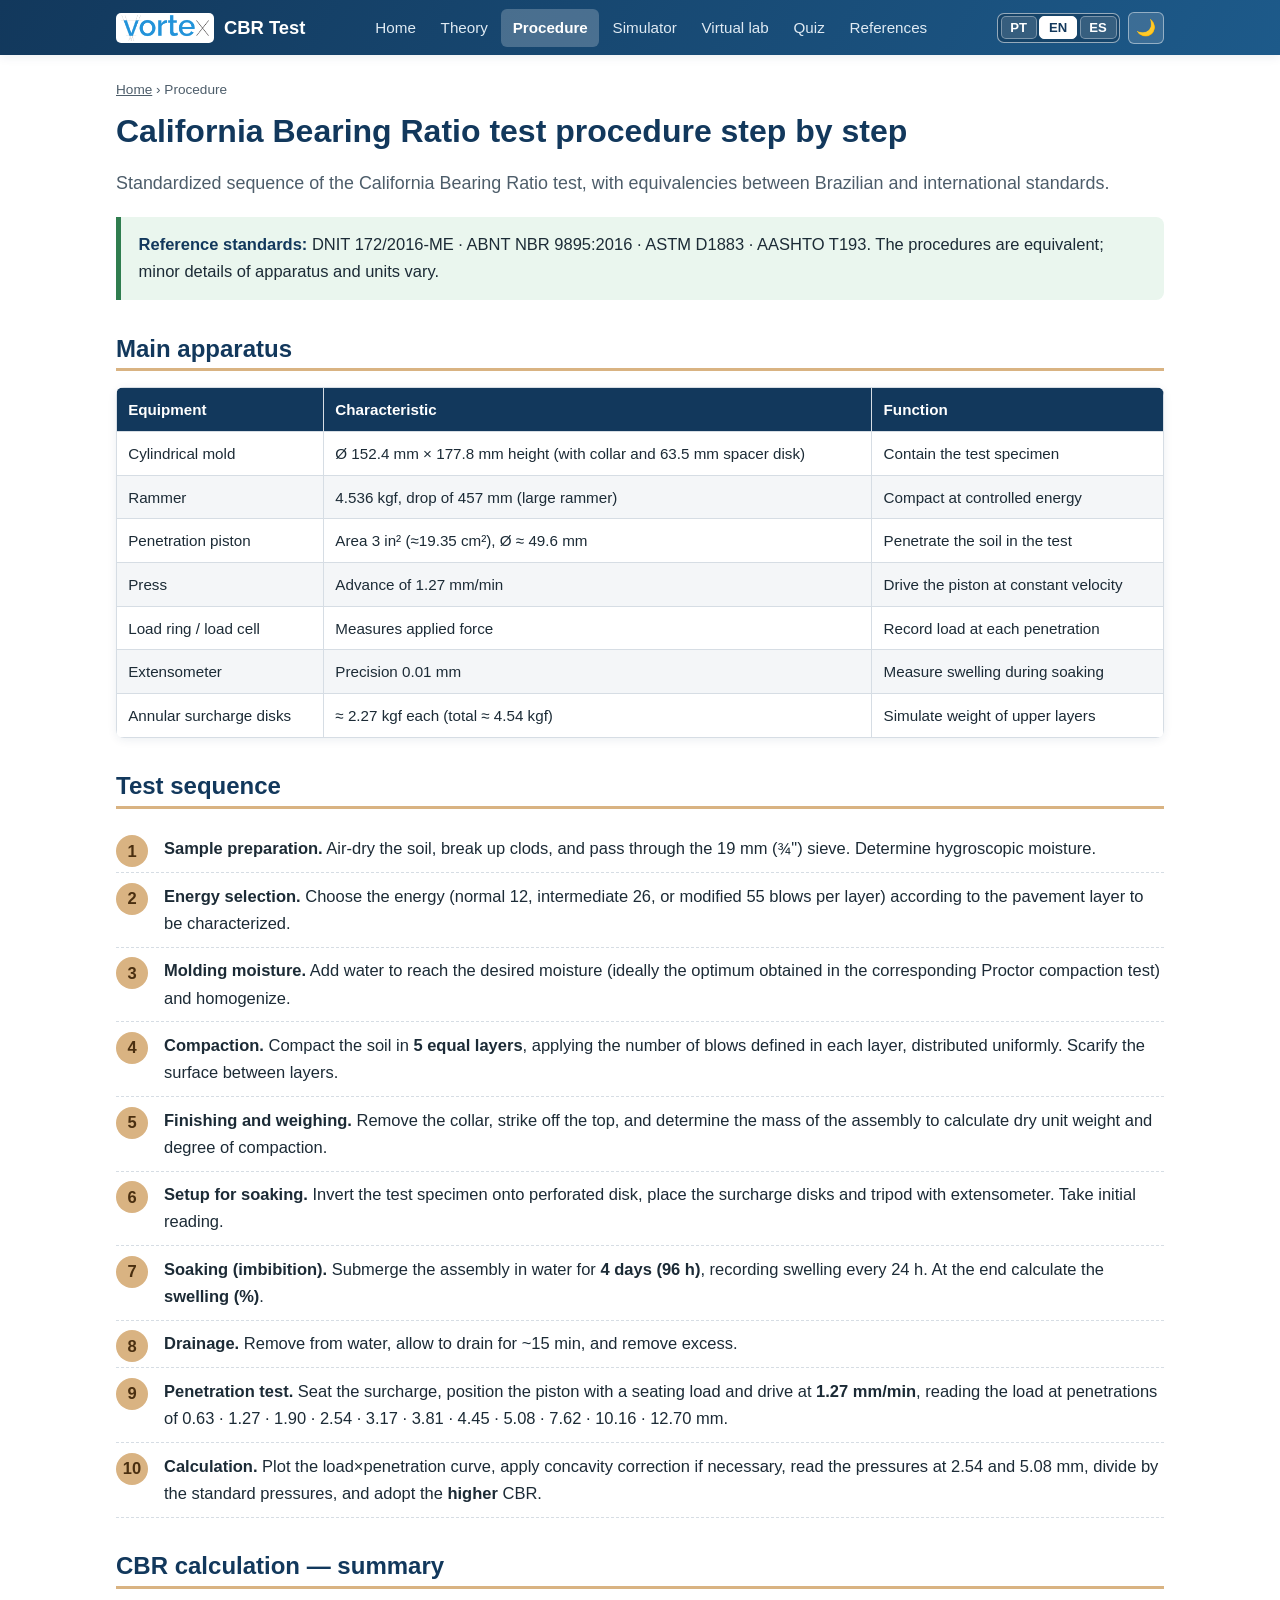
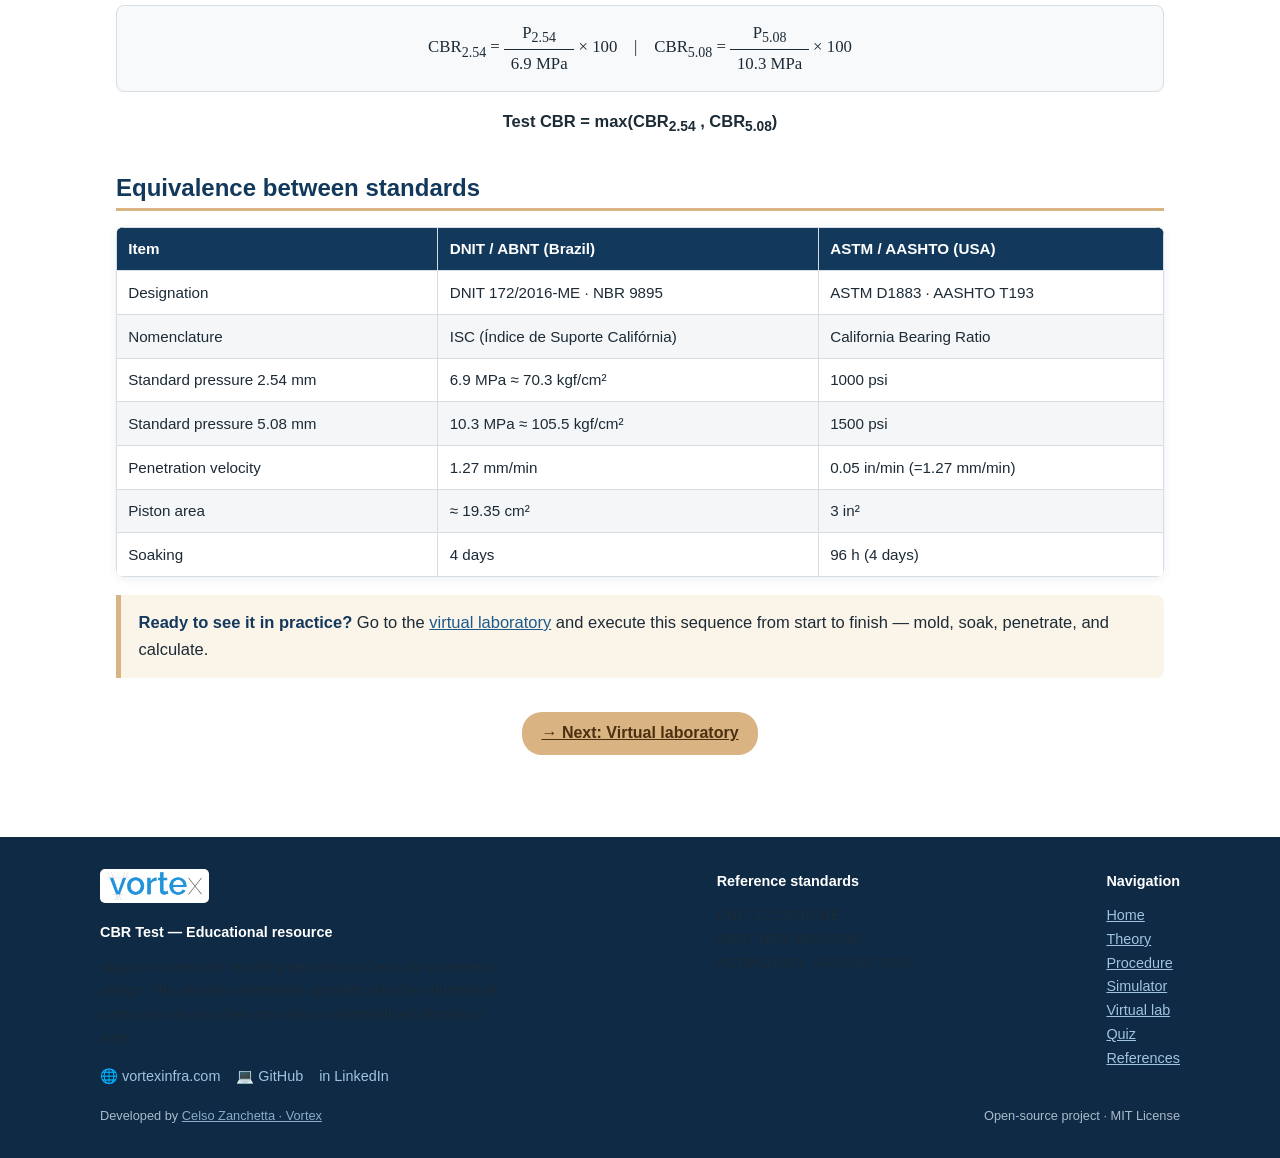
==== commit b8399f24: "Corrige seletor trilíngue: botões EN/ES ficavam ocultos (data-lang colidia com blocos de prosa) + me" ====
--- a/procedimento.html
+++ b/procedimento.html
@@ -10,7 +10,7 @@
 <body>
 <div id="site-header"></div>
 <main>
-<div data-lang="pt">
+<div data-lang-block="pt">
   <div class="migalha"><a href="index.html">Início</a> › Procedimento</div>
   <h1>Procedimento do ensaio passo a passo</h1>
   <p class="lead">Sequência normatizada do ensaio de Índice de Suporte Califórnia, com
@@ -95,7 +95,7 @@
   </div>
 
 </div>
-<div data-lang="en"><div class="migalha"><a href="index.html">Home</a> › Procedure</div>
+<div data-lang-block="en"><div class="migalha"><a href="index.html">Home</a> › Procedure</div>
   <h1>California Bearing Ratio test procedure step by step</h1>
   <p class="lead">Standardized sequence of the California Bearing Ratio test, with
   equivalencies between Brazilian and international standards.</p>
@@ -177,7 +177,7 @@
   <div class="centro" style="margin-top:2rem">
     <a class="tag" href="bancada.html" style="font-size:1rem;padding:.5rem 1.2rem">→ Next: Virtual laboratory</a>
   </div></div>
-<div data-lang="es"><div class="migalha"><a href="index.html">Inicio</a> › Procedimiento</div>
+<div data-lang-block="es"><div class="migalha"><a href="index.html">Inicio</a> › Procedimiento</div>
   <h1>Procedimiento del ensayo paso a paso</h1>
   <p class="lead">Secuencia normalizada del ensayo de Índice de Soporte California, con
   equivalencias entre las normas brasileñas e internacionales.</p>
--- a/assets/css/style.css
+++ b/assets/css/style.css
@@ -51,14 +51,15 @@
   color:#fff;text-decoration:none}
 .marca .logo{width:34px;height:34px;flex:0 0 34px}
 .marca img.logo-img{height:30px;width:auto;flex:0 0 auto;background:#fff;border-radius:5px;padding:2px 5px}
-.topo-acoes{display:flex;align-items:center;gap:.4rem}
-.lang-switch{display:flex;gap:.1rem;background:rgba(255,255,255,.12);border-radius:6px;padding:.12rem}
-.lang-switch button{background:none;border:none;color:#dfeaf3;padding:.22rem .5rem;border-radius:5px;
-  cursor:pointer;font-size:.82rem;font-weight:600}
-.lang-switch button.ativo{background:#fff;color:var(--azul)}
-.theme-toggle{background:rgba(255,255,255,.12);border:none;color:#fff;width:34px;height:30px;
-  border-radius:6px;cursor:pointer;font-size:1rem}
-.theme-toggle:hover,.lang-switch button:hover{background:rgba(255,255,255,.25)}
+.topo-acoes{display:flex;align-items:center;gap:.5rem}
+.lang-switch{display:flex;gap:.15rem;background:rgba(0,0,0,.18);border:1px solid rgba(255,255,255,.55);
+  border-radius:7px;padding:.15rem}
+.lang-switch button{background:rgba(255,255,255,.14);border:1px solid rgba(255,255,255,.35);color:#fff;
+  padding:.24rem .55rem;border-radius:5px;cursor:pointer;font-size:.82rem;font-weight:700;line-height:1}
+.lang-switch button.ativo{background:#fff;color:var(--azul);border-color:#fff}
+.theme-toggle{background:rgba(255,255,255,.14);border:1px solid rgba(255,255,255,.45);color:#fff;
+  width:36px;height:32px;border-radius:6px;cursor:pointer;font-size:1rem}
+.theme-toggle:hover,.lang-switch button:hover{background:rgba(255,255,255,.32)}
 .rodape .logo-rodape{height:34px;background:#fff;border-radius:5px;padding:3px 7px;margin-bottom:.6rem}
 .rodape-links a{display:inline-flex;align-items:center;gap:.35rem;margin-right:1rem;text-decoration:none}
 .rodape-links a:hover{text-decoration:underline}
